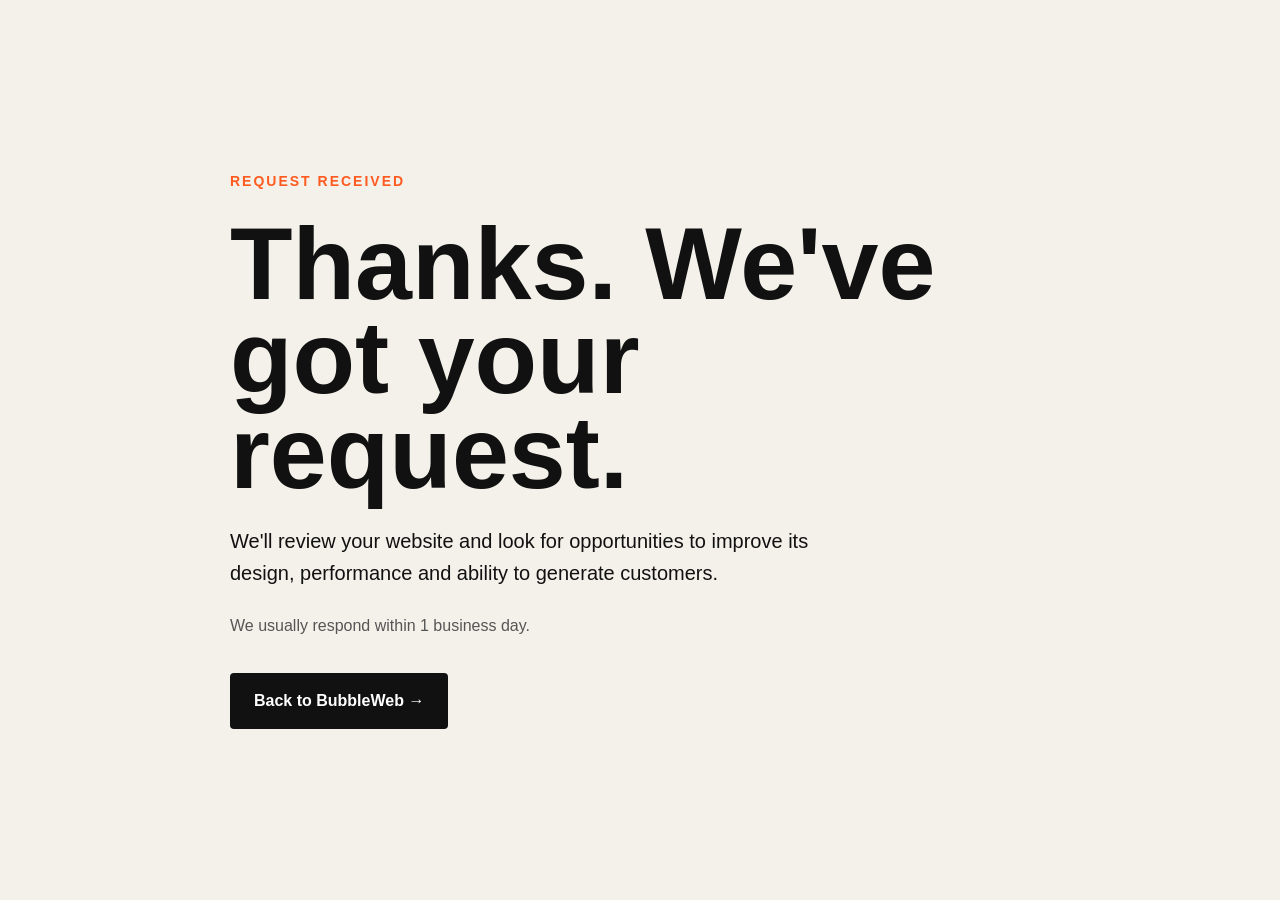
==== success.html @ d4787efa "Rename success.html  to success.html" ====
<!DOCTYPE html>
<html lang="en">

<head>
    <meta charset="UTF-8">

    <meta name="viewport" content="width=device-width, initial-scale=1.0">

    <title>Audit Request Received | BubbleWeb</title>

    <link rel="stylesheet" href="style.css">
</head>

<body>

    <main class="success-page">

        <p class="eyebrow">
            REQUEST RECEIVED
        </p>

        <h1>
            Thanks. We've got your request.
        </h1>

        <p class="success-description">
            We'll review your website and look for opportunities
            to improve its design, performance and ability to
            generate customers.
        </p>

        <p class="success-note">
            We usually respond within 1 business day.
        </p>

        <a href="index.html" class="success-button">
            Back to BubbleWeb →
        </a>

    </main>

</body>

</html>
---- style.css ----
/* =================================
   DESIGN VARIABLES
================================= */

:root {

    --accent: #ff5a1f;

    --dark: #111111;

    --light: #f4f1ea;

    --white: #ffffff;

    --border: #111111;

    --max-width: 1200px;

}



/* =================================
   RESET
================================= */

/*
   Browsers give elements some default
   spacing. We remove that so we can
   control the design ourselves.
*/

* {
    box-sizing: border-box;

    margin: 0;

    padding: 0;
}


html {
    scroll-behavior: smooth;
}


body {

    background: var(--light);

    color: var(--dark);

    font-family: Arial, Helvetica, sans-serif;

    line-height: 1.5;
}



/* =================================
   GLOBAL CONTAINER
================================= */

/*
   Every major section uses this.

   This is what keeps the left and
   right edges consistent throughout
   the website.
*/

.container {

    width: min(
        calc(100% - 80px),
        var(--max-width)
    );

    margin: 0 auto;

}



/* =================================
   NAVBAR
================================= */

.navbar {

    display: flex;

    align-items: center;

    justify-content: space-between;

    min-height: 90px;

    padding: 0 40px;

    border-bottom: 1px solid var(--border);

}


.logo {

    color: var(--dark);

    text-decoration: none;

    font-size: 26px;

    font-weight: 800;

    letter-spacing: -0.04em;

}


.nav-links {

    display: flex;

    align-items: center;

    gap: 36px;

}


.nav-links a {

    color: var(--dark);

    text-decoration: none;

    font-size: 16px;

}


.nav-links a:hover {

    text-decoration: underline;

}


.nav-button {

    display: inline-block;

    padding: 14px 22px;

    background: var(--dark);

    color: var(--white);

    text-decoration: none;

    border-radius: 4px;

    font-weight: 700;

}



/* =================================
   EYEBROW
================================= */

.eyebrow {

    color: var(--accent);

    font-size: 14px;

    font-weight: 700;

    letter-spacing: 2px;

}



/* =================================
   HERO
================================= */

.hero {

    padding: 120px 0 80px;

}


.hero h1 {

    max-width: 1100px;

    margin-top: 32px;

    font-size: clamp(
        58px,
        8vw,
        120px
    );

    line-height: 0.9;

    letter-spacing: -0.065em;

    font-weight: 800;

}


.hero-description {

    max-width: 650px;

    margin-top: 42px;

    font-size: 21px;

    line-height: 1.55;

}


.primary-button {

    display: inline-block;

    margin-top: 34px;

    padding: 17px 26px;

    background: var(--dark);

    color: var(--white);

    text-decoration: none;

    border-radius: 4px;

    font-size: 16px;

    font-weight: 700;

    transition: transform 0.2s ease,
                background 0.2s ease;

}


.primary-button:hover {

    background: var(--accent);

    transform: translateY(-2px);

}


.hero-line {

    width: 100%;

    height: 1px;

    margin-top: 100px;

    background: var(--border);

}



/* =================================
   POSITIONING
================================= */

.positioning {

    padding: 140px 0;

}


.positioning h2 {

    max-width: 850px;

    margin-top: 30px;

    font-size: clamp(
        48px,
        6vw,
        86px
    );

    line-height: 0.95;

    letter-spacing: -0.055em;

}


.section-description {

    max-width: 620px;

    margin-top: 30px;

    font-size: 19px;

    line-height: 1.6;

}



/* =================================
   THREE COLUMN
================================= */

.three-column {

    display: grid;

    grid-template-columns:
        repeat(3, 1fr);

    gap: 1px;

    margin-top: 80px;

    border: 1px solid var(--border);

    background: var(--border);

}


.simple-block {

    min-height: 280px;

    padding: 32px;

    background: var(--light);

}


.simple-block span {

    color: var(--accent);

    font-weight: 700;

}


.simple-block h3 {

    margin-top: 70px;

    font-size: 26px;

}


.simple-block p {

    max-width: 280px;

    margin-top: 18px;

    line-height: 1.6;

}



/* =================================
   PROBLEM SECTION
================================= */

.problem-section {

    padding: 140px 0;

    border-top: 1px solid var(--border);

}


.problem-intro {

    display: grid;

    grid-template-columns:
        1fr 2fr;

    gap: 80px;

    align-items: start;

}


.problem-intro h2 {

    max-width: 850px;

    font-size: clamp(
        48px,
        6vw,
        86px
    );

    line-height: 0.95;

    letter-spacing: -0.055em;

}


.problem-grid {

    display: grid;

    grid-template-columns:
        repeat(3, 1fr);

    gap: 16px;

    margin-top: 90px;

}


.problem-card {

    display: flex;

    flex-direction: column;

    min-height: 330px;

    padding: 32px;

    border: 1px solid var(--border);

}


.card-number {

    color: var(--accent);

    font-weight: 700;

}


.problem-card h3 {

    margin-top: auto;

    font-size: 30px;

    letter-spacing: -0.03em;

}


.problem-card p {

    max-width: 300px;

    margin-top: 18px;

    line-height: 1.6;

}



/* =================================
   SOLUTION
================================= */

.solution-section {

    padding: 140px 0;

    background: var(--dark);

    color: var(--white);

}


.solution-section h2 {

    max-width: 900px;

    margin-top: 30px;

    font-size: clamp(
        48px,
        6vw,
        86px
    );

    line-height: 0.95;

    letter-spacing: -0.055em;

}


.solution-grid {

    display: grid;

    grid-template-columns:
        repeat(2, 1fr);

    margin-top: 90px;

    border-top: 1px solid #555;

}


.solution-item {

    min-height: 300px;

    padding: 32px;

    border-bottom: 1px solid #555;

}


.solution-item:nth-child(odd) {

    border-right: 1px solid #555;

}


.solution-item span {

    color: var(--accent);

    font-weight: 700;

}


.solution-item h3 {

    margin-top: 70px;

    font-size: 30px;

}


.solution-item p {

    max-width: 400px;

    margin-top: 18px;

    color: #cccccc;

    line-height: 1.6;

}



/* =================================
   WORK
================================= */

.work-section {

    padding: 140px 0;

}


.section-heading {

    display: grid;

    grid-template-columns:
        2fr 1fr;

    gap: 80px;

    align-items: end;

    margin-top: 30px;

}


.section-heading h2 {

    max-width: 850px;

    font-size: clamp(
        48px,
        6vw,
        86px
    );

    line-height: 0.95;

    letter-spacing: -0.055em;

}


.work-grid {

    display: grid;

    grid-template-columns:
        repeat(2, 1fr);

    gap: 24px;

    margin-top: 90px;

}


.work-card {

    text-decoration: none;

    color: var(--dark);

}


.work-card:nth-child(3) {

    grid-column: 1 / -1;

}


.work-visual {

    display: flex;

    align-items: center;

    justify-content: center;

    min-height: 420px;

    border: 1px solid var(--border);

    background: #dedad1;

}


.work-card:nth-child(2)
.work-visual {

    background: #d5d0c6;

}


.work-card:nth-child(3)
.work-visual {

    min-height: 500px;

    background: #cbc6bc;

}


.work-visual span {

    font-size: 14px;

    font-weight: 700;

    letter-spacing: 2px;

}


.work-info {

    padding-top: 20px;

}


.work-info h3 {

    font-size: 25px;

}


.work-info p {

    margin-top: 5px;

    font-size: 15px;

}



/* =================================
   SERVICES
================================= */

.services-section {

    padding: 140px 0;

    border-top: 1px solid var(--border);

}


.services-section h2 {

    max-width: 900px;

    margin-top: 30px;

    font-size: clamp(
        48px,
        6vw,
        86px
    );

    line-height: 0.95;

    letter-spacing: -0.055em;

}


.service-list {

    margin-top: 90px;

    border-top: 1px solid var(--border);

}


.service-row {

    display: grid;

    grid-template-columns:
        80px 1.2fr 1fr;

    gap: 30px;

    align-items: center;

    min-height: 130px;

    border-bottom: 1px solid var(--border);

}


.service-row span {

    color: var(--accent);

    font-weight: 700;

}


.service-row h3 {

    font-size: 28px;

}


.service-row p {

    max-width: 400px;

}



/* =================================
   PROCESS
================================= */

.process-section {

    padding: 140px 0;

    background: #e9e5dc;

}


.process-section h2 {

    max-width: 850px;

    margin-top: 30px;

    font-size: clamp(
        48px,
        6vw,
        86px
    );

    line-height: 0.95;

    letter-spacing: -0.055em;

}


.process-grid {

    display: grid;

    grid-template-columns:
        repeat(4, 1fr);

    gap: 16px;

    margin-top: 90px;

}


.process-item {

    min-height: 300px;

    padding: 30px;

    border: 1px solid var(--border);

}


.process-item span {

    color: var(--accent);

    font-weight: 700;

}


.process-item h3 {

    margin-top: 80px;

    font-size: 27px;

}


.process-item p {

    margin-top: 18px;

    line-height: 1.6;

}



/* =================================
   WHY BUBBLEWEB
================================= */

.why-section {

    padding: 140px 0;

}


.why-layout {

    display: grid;

    grid-template-columns:
        1fr 1fr;

    gap: 120px;

}


.why-layout h2 {

    max-width: 650px;

    margin-top: 30px;

    font-size: clamp(
        48px,
        5vw,
        76px
    );

    line-height: 0.95;

    letter-spacing: -0.055em;

}


.why-list {

    border-top: 1px solid var(--border);

}


.why-item {

    padding: 30px 0;

    border-bottom: 1px solid var(--border);

}


.why-item h3 {

    font-size: 25px;

}


.why-item p {

    max-width: 450px;

    margin-top: 12px;

    line-height: 1.6;

}



/* =================================
   FINAL CTA
================================= */

.cta-section {

    padding: 160px 0;

    background: var(--accent);

    color: var(--dark);

}


.cta-section h2 {

    max-width: 1000px;

    margin-top: 30px;

    font-size: clamp(
        50px,
        7vw,
        100px
    );

    line-height: 0.9;

    letter-spacing: -0.06em;

}


.cta-section p:not(.eyebrow) {

    max-width: 550px;

    margin-top: 30px;

    font-size: 19px;

    line-height: 1.6;

}


.cta-section .primary-button {

    background: var(--dark);

    color: var(--white);

}


.cta-section .primary-button:hover {

    background: var(--white);

    color: var(--dark);

}



/* =================================
   FOOTER
================================= */

.footer {

    padding: 50px 0;

    background: var(--dark);

    color: var(--white);

}


.footer .logo {

    color: var(--white);

}


.footer-content {

    display: flex;

    align-items: end;

    justify-content: space-between;

}


.footer p {

    margin-top: 10px;

    color: #bbbbbb;

}



/* =================================
   TABLET
================================= */

@media (max-width: 900px) {


    .navbar {

        padding: 0 24px;

    }


    .nav-links {

        gap: 18px;

    }


    .container {

        width: min(
            calc(100% - 48px),
            var(--max-width)
        );

    }


    .problem-intro {

        grid-template-columns: 1fr;

        gap: 40px;

    }


    .problem-grid {

        grid-template-columns:
            repeat(2, 1fr);

    }


    .three-column {

        grid-template-columns: 1fr;

    }


    .solution-grid {

        grid-template-columns: 1fr;

    }


    .solution-item:nth-child(odd) {

        border-right: none;

    }


    .work-grid {

        grid-template-columns: 1fr;

    }


    .work-card:nth-child(3) {

        grid-column: auto;

    }


    .section-heading {

        grid-template-columns: 1fr;

        gap: 30px;

    }


    .process-grid {

        grid-template-columns:
            repeat(2, 1fr);

    }


    .why-layout {

        grid-template-columns: 1fr;

        gap: 70px;

    }


    .service-row {

        grid-template-columns:
            60px 1fr;

        padding: 25px 0;

    }


    .service-row p {

        grid-column: 2;

    }

}



/* =================================
   MOBILE
================================= */

@media (max-width: 600px) {


    .navbar {

        min-height: 75px;

        padding: 0 20px;

    }


    .nav-links {

        display: none;

    }


    .nav-button {

        padding: 11px 15px;

        font-size: 14px;

    }


    .logo {

        font-size: 22px;

    }


    .container {

        width: calc(100% - 40px);

    }


    .hero {

        padding: 90px 0 60px;

    }


    .hero h1 {

        font-size: clamp(
            50px,
            14vw,
            75px
        );

    }


    .hero-description {

        font-size: 18px;

        margin-top: 30px;

    }


    .positioning,
    .problem-section,
    .solution-section,
    .work-section,
    .services-section,
    .process-section,
    .why-section {

        padding: 90px 0;

    }


    .problem-grid {

        grid-template-columns: 1fr;

        margin-top: 60px;

    }


    .problem-card {

        min-height: 280px;

    }


    .solution-grid {

        margin-top: 60px;

    }


    .work-grid {

        margin-top: 60px;

    }


    .work-visual,
    .work-card:nth-child(3)
    .work-visual {

        min-height: 300px;

    }


    .process-grid {

        grid-template-columns: 1fr;

        margin-top: 60px;

    }


    .process-item {

        min-height: 240px;

    }


    .service-list {

        margin-top: 60px;

    }


    .service-row {

        grid-template-columns:
            45px 1fr;

    }


    .service-row h3 {

        font-size: 23px;

    }


    .why-layout {

        gap: 50px;

    }


    .cta-section {

        padding: 100px 0;

    }


    .footer-content {

        flex-direction: column;

        align-items: flex-start;

        gap: 40px;

    }

}


/* =========================
   AUDIT SECTION
   ========================= */

.audit-section {
    max-width: 1200px;
    margin: 0 auto;

    padding: 140px 40px;

    display: grid;
    grid-template-columns: 1fr 1fr;

    gap: 100px;

    border-top: 1px solid var(--dark);
}


/* LEFT SIDE */

.audit-intro {
    max-width: 550px;
}

.audit-intro h2 {
    font-size: clamp(48px, 6vw, 80px);

    line-height: 0.95;

    letter-spacing: -0.05em;

    margin: 30px 0;
}

.audit-intro p {
    font-size: 18px;

    line-height: 1.6;
}


/* RIGHT SIDE */

.audit-form {
    display: flex;

    flex-direction: column;

    gap: 24px;
}


/* EACH FIELD */

.form-group {
    display: flex;

    flex-direction: column;

    gap: 8px;
}


/* FIELD LABEL */

.form-group label {
    font-size: 14px;

    font-weight: 600;
}


/* TEXT FIELDS */

.form-group input,
.form-group select,
.form-group textarea {
    width: 100%;

    box-sizing: border-box;

    padding: 15px 16px;

    border: 1px solid #111111;

    border-radius: 4px;

    background: transparent;

    color: #111111;

    font-family: Arial, sans-serif;

    font-size: 16px;
}


/* MESSAGE BOX */

.form-group textarea {
    resize: vertical;
}


/* SUBMIT BUTTON */

.audit-submit {
    width: fit-content;

    margin-top: 10px;

    padding: 16px 24px;

    background: var(--dark);

    color: white;

    border: none;

    border-radius: 4px;

    font-size: 16px;

    font-weight: 600;

    cursor: pointer;
}


/* BUTTON HOVER */

.audit-submit:hover {
    background: var(--accent);
}


/* SMALL NOTE */

.form-note {
    margin-top: -10px;

    font-size: 14px;

    color: #555555;
}


/* MOBILE */

@media (max-width: 800px) {

    .audit-section {
        grid-template-columns: 1fr;

        gap: 60px;

        padding: 100px 24px;
    }

}

.form-success {
    margin-top: 20px;
    font-size: 16px;
    font-weight: 600;
    line-height: 1.5;
}

/* =========================
   SUCCESS PAGE
   ========================= */

.success-page {
    min-height: 100vh;

    display: flex;
    flex-direction: column;
    justify-content: center;

    max-width: 900px;

    margin: 0 auto;

    padding: 80px 40px;
}

.success-page h1 {
    max-width: 800px;

    margin: 25px 0;

    font-size: clamp(52px, 8vw, 110px);

    line-height: 0.92;
}

.success-description {
    max-width: 600px;

    font-size: 20px;

    line-height: 1.6;
}

.success-note {
    margin-top: 25px;

    font-size: 16px;

    color: #555555;
}

.success-button {
    display: inline-block;

    width: fit-content;

    margin-top: 35px;

    padding: 16px 24px;

    background: #111111;

    color: white;

    text-decoration: none;

    font-weight: 600;

    border-radius: 4px;
}

.success-button:hover {
    background: var(--accent);
}
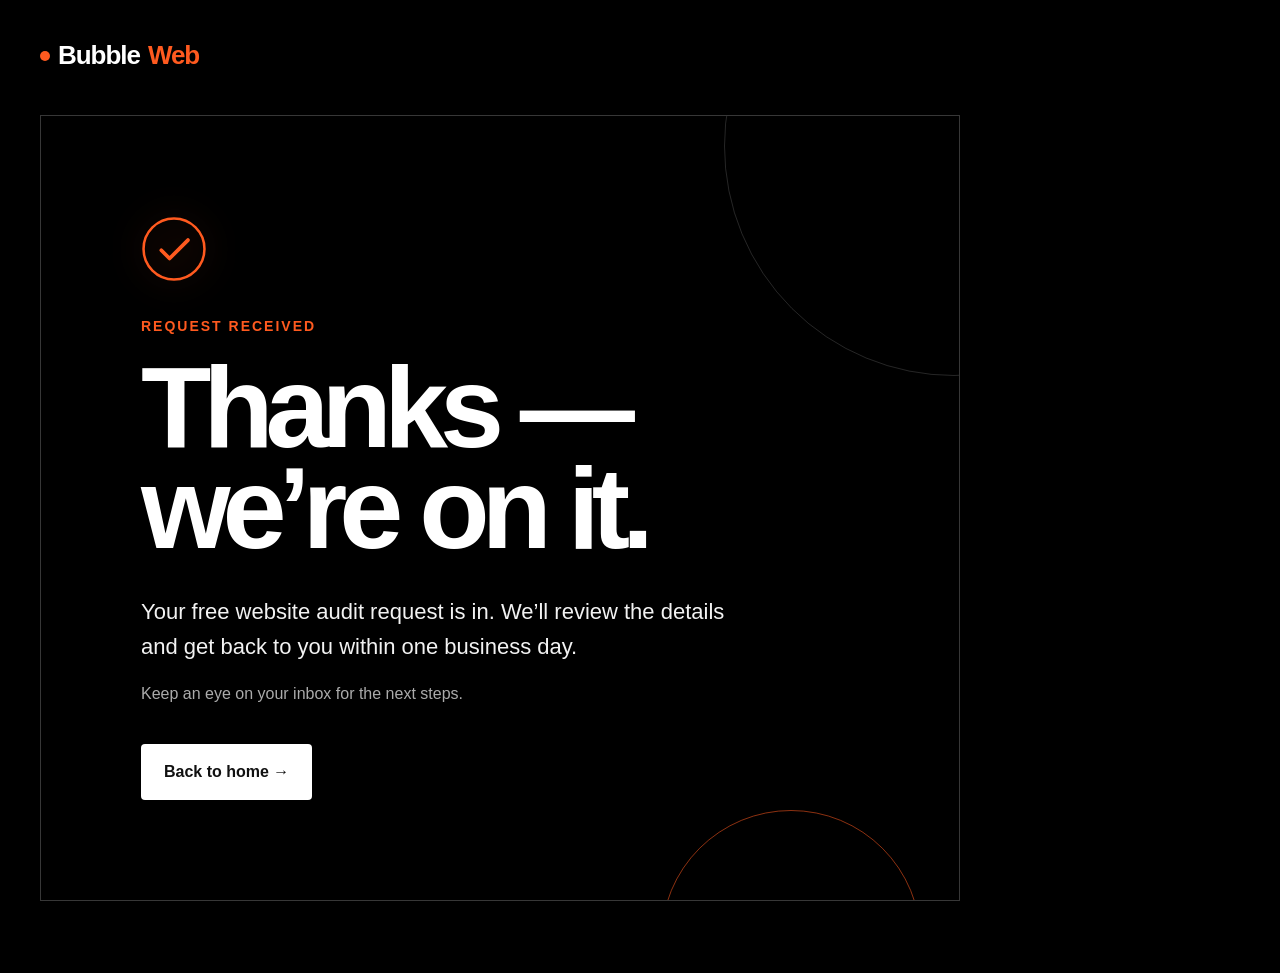
==== commit 55c7123c: "added images and updated forms" ====
--- a/success.html
+++ b/success.html
@@ -1,44 +1,37 @@
-<!DOCTYPE html>
+<!doctype html>
 <html lang="en">
+  <head>
+    <meta charset="UTF-8" />
+    <meta name="viewport" content="width=device-width, initial-scale=1.0" />
+    <meta name="robots" content="noindex" />
+    <title>Thank You — BubbleWeb</title>
+    <link rel="stylesheet" href="style.css" />
+  </head>
+  <body class="success-body">
+    <main class="success-page">
+      <a href="index.html" class="logo success-logo" aria-label="BubbleWeb home">
+        <span>Bubble</span><span class="logo-accent">Web</span>
+      </a>
 
-<head>
-    <meta charset="UTF-8">
+      <section class="success-card" aria-labelledby="success-title">
+        <div class="success-orbit orbit-one" aria-hidden="true"></div>
+        <div class="success-orbit orbit-two" aria-hidden="true"></div>
 
-    <meta name="viewport" content="width=device-width, initial-scale=1.0">
+        <div class="success-check" aria-hidden="true">
+          <svg viewBox="0 0 52 52" fill="none">
+            <circle cx="26" cy="26" r="24" stroke="currentColor" stroke-width="2" />
+            <path d="m16 27 6.5 6.5L37 19" stroke="currentColor" stroke-width="3" stroke-linecap="round" stroke-linejoin="round" />
+          </svg>
+        </div>
 
-    <title>Audit Request Received | BubbleWeb</title>
-
-    <link rel="stylesheet" href="style.css">
-</head>
-
-<body>
-
-    <main class="success-page">
-
-        <p class="eyebrow">
-            REQUEST RECEIVED
+        <p class="eyebrow success-eyebrow">REQUEST RECEIVED</p>
+        <h1 id="success-title">Thanks — we’re on it.</h1>
+        <p class="success-description">
+          Your free website audit request is in. We’ll review the details and get back to you within one business day.
         </p>
-
-        <h1>
-            Thanks. We've got your request.
-        </h1>
-
-        <p class="success-description">
-            We'll review your website and look for opportunities
-            to improve its design, performance and ability to
-            generate customers.
-        </p>
-
-        <p class="success-note">
-            We usually respond within 1 business day.
-        </p>
-
-        <a href="index.html" class="success-button">
-            Back to BubbleWeb →
-        </a>
-
+        <p class="success-note">Keep an eye on your inbox for the next steps.</p>
+        <a class="success-button" href="index.html">Back to home <span aria-hidden="true">→</span></a>
+      </section>
     </main>
-
-</body>
-
+  </body>
 </html>
--- a/style.css
+++ b/style.css
@@ -24,12 +24,6 @@
    RESET
 ================================= */
 
-/*
-   Browsers give elements some default
-   spacing. We remove that so we can
-   control the design ourselves.
-*/
-
 * {
     box-sizing: border-box;
 
@@ -60,14 +54,6 @@
 /* =================================
    GLOBAL CONTAINER
 ================================= */
-
-/*
-   Every major section uses this.
-
-   This is what keeps the left and
-   right edges consistent throughout
-   the website.
-*/
 
 .container {
 
@@ -83,6 +69,93 @@
 
 
 /* =================================
+   SCROLL REVEAL UTILITY
+================================= */
+
+/* =========================
+   PROCESS IMAGES
+========================= */
+
+.process-image {
+  width: 100%;
+  height: 200px;
+  overflow: hidden;
+  border-radius: 12px;
+  margin-bottom: 24px;
+}
+
+.process-image img {
+  width: 100%;
+  height: 100%;
+  object-fit: cover;
+  display: block;
+  transition: transform 0.5s ease;
+}
+
+/* Image hover effect */
+.process-item:hover .process-image img {
+  transform: scale(1.05);
+}
+
+.reveal-up {
+
+    opacity: 0;
+
+    transform: translateY(32px);
+
+    transition: opacity 0.7s cubic-bezier(0.16, 1, 0.3, 1),
+                transform 0.7s cubic-bezier(0.16, 1, 0.3, 1);
+
+}
+
+
+.reveal-up.in-view {
+
+    opacity: 1;
+
+    transform: translateY(0);
+
+}
+
+
+/* stagger delays for grid children */
+
+.problem-grid .problem-card:nth-child(1),
+.services-cards .service-card:nth-child(1),
+.solution-cards .solution-card:nth-child(1),
+.process-grid .process-item:nth-child(1),
+.three-column .simple-block:nth-child(1),
+.work-grid .work-card:nth-child(1) {
+    transition-delay: 0s;
+}
+
+.problem-grid .problem-card:nth-child(2),
+.services-cards .service-card:nth-child(2),
+.solution-cards .solution-card:nth-child(2),
+.process-grid .process-item:nth-child(2),
+.three-column .simple-block:nth-child(2),
+.work-grid .work-card:nth-child(2) {
+    transition-delay: 0.12s;
+}
+
+.problem-grid .problem-card:nth-child(3),
+.services-cards .service-card:nth-child(3),
+.solution-cards .solution-card:nth-child(3),
+.process-grid .process-item:nth-child(3),
+.three-column .simple-block:nth-child(3),
+.work-grid .work-card:nth-child(3) {
+    transition-delay: 0.24s;
+}
+
+.services-cards .service-card:nth-child(4),
+.solution-cards .solution-card:nth-child(4),
+.process-grid .process-item:nth-child(4) {
+    transition-delay: 0.36s;
+}
+
+
+
+/* =================================
    NAVBAR
 ================================= */
 
@@ -98,13 +171,37 @@
 
     padding: 0 40px;
 
-    border-bottom: 1px solid var(--border);
+    background: var(--light);
+
+    box-shadow: 0 1px 0 rgba(17, 17, 17, 0.1);
+
+    opacity: 0;
+
+    transform: translateY(-18px);
+
+    animation: navFadeDown 0.7s cubic-bezier(0.16, 1, 0.3, 1) forwards;
+
+}
+
+
+@keyframes navFadeDown {
+
+    to {
+        opacity: 1;
+        transform: translateY(0);
+    }
 
 }
 
 
 .logo {
 
+    display: inline-flex;
+
+    align-items: center;
+
+    gap: 8px;
+
     color: var(--dark);
 
     text-decoration: none;
@@ -118,38 +215,76 @@
 }
 
 
+.logo::before {
+
+    content: "";
+
+    width: 10px;
+
+    height: 10px;
+
+    border-radius: 50%;
+
+    background: var(--accent);
+
+    flex-shrink: 0;
+
+}
+
+
+.logo-accent {
+
+    color: var(--accent);
+
+}
+
+
 .nav-links {
 
     display: flex;
 
     align-items: center;
 
-    gap: 36px;
+    gap: 8px;
 
 }
 
 
 .nav-links a {
 
+    position: relative;
+
     color: var(--dark);
 
     text-decoration: none;
 
     font-size: 16px;
 
+    padding: 10px 16px;
+
+    border-radius: 999px;
+
+    transition: background 0.25s ease, color 0.25s ease;
+
 }
 
 
 .nav-links a:hover {
 
-    text-decoration: underline;
+    background: rgba(255, 90, 31, 0.1);
+
+    color: var(--accent);
 
 }
 
 
 .nav-button {
 
-    display: inline-block;
+    display: inline-flex;
+
+    align-items: center;
+
+    gap: 6px;
 
     padding: 14px 22px;
 
@@ -159,9 +294,40 @@
 
     text-decoration: none;
 
-    border-radius: 4px;
+    border-radius: 999px;
 
     font-weight: 700;
+
+    box-shadow: 0 8px 18px rgba(17, 17, 17, 0.18);
+
+    transition: background 0.25s ease, transform 0.25s ease, box-shadow 0.25s ease;
+
+}
+
+
+.nav-button::after {
+
+    content: "→";
+
+    transition: transform 0.25s ease;
+
+}
+
+
+.nav-button:hover {
+
+    background: var(--accent);
+
+    transform: translateY(-2px);
+
+    box-shadow: 0 12px 22px rgba(255, 90, 31, 0.32);
+
+}
+
+
+.nav-button:hover::after {
+
+    transform: translateX(3px);
 
 }
 
@@ -193,6 +359,18 @@
 
     padding: 120px 0 80px;
 
+    position: relative;
+    overflow: hidden;
+    transition: background-color 0.7s ease, color 0.7s ease;
+
+}
+
+.hero:hover {
+    background: var(--accent);
+}
+
+.hero:hover .hero-line {
+    background: var(--dark);
 }
 
 
@@ -217,6 +395,55 @@
 }
 
 
+.hero h1 .line {
+
+    display: block;
+
+}
+
+.hero h1 .word {
+    display: inline-block;
+    opacity: 0;
+    transform: translateY(0.8em) rotate(3deg);
+    animation: heroWordIn 1.1s cubic-bezier(0.16, 1, 0.3, 1) forwards;
+    animation-delay: calc(0.45s + (var(--word-index) * 0.13s));
+}
+
+.hero h1 .word + .word {
+    margin-left: 0.24em;
+}
+
+/* The inner label handles hover separately, so it never conflicts with the word entrance animation. */
+.hero h1 .word-label {
+    display: inline-block;
+    cursor: default;
+    transform-origin: center bottom;
+    transition: transform 0.28s cubic-bezier(0.16, 1, 0.3, 1),
+                color 0.28s ease,
+                text-shadow 0.28s ease;
+}
+
+.hero h1 .word:hover .word-label {
+    color: var(--accent);
+    text-shadow: 0 0.12em 0.32em rgba(255, 90, 31, 0.42);
+    transform: translateY(-0.1em) rotate(-1.5deg) scale(1.07);
+}
+
+.hero:hover h1 .word:hover .word-label {
+    color: #ffffff;
+    text-shadow: 0 0.12em 0.32em rgba(17, 17, 17, 0.3);
+}
+
+
+@keyframes heroWordIn {
+    to {
+        opacity: 1;
+        transform: translateY(0) rotate(0);
+    }
+}
+
+
+
 .hero-description {
 
     max-width: 650px;
@@ -265,6 +492,48 @@
 }
 
 
+.outline-button {
+
+    display: inline-flex;
+
+    align-items: center;
+
+    gap: 8px;
+
+    margin-top: 34px;
+
+    padding: 16px 26px;
+
+    background: transparent;
+
+    color: var(--dark);
+
+    border: 1px solid var(--border);
+
+    text-decoration: none;
+
+    border-radius: 999px;
+
+    font-size: 16px;
+
+    font-weight: 700;
+
+    transition: background 0.25s ease, color 0.25s ease, transform 0.25s ease;
+
+}
+
+
+.outline-button:hover {
+
+    background: var(--dark);
+
+    color: var(--white);
+
+    transform: translateY(-2px);
+
+}
+
+
 .hero-line {
 
     width: 100%;
@@ -275,6 +544,89 @@
 
     background: var(--border);
 
+    transform: scaleX(0);
+
+    transform-origin: left;
+
+    animation: drawLine 1s cubic-bezier(0.16, 1, 0.3, 1) forwards;
+
+    animation-delay: 0.9s;
+
+}
+
+
+@keyframes drawLine {
+
+    to {
+        transform: scaleX(1);
+    }
+
+}
+
+/* =========================
+   POSITIONING BLOCK IMAGES
+========================= */
+
+.block-image {
+  width: 100%;
+  height: 220px;
+  overflow: hidden;
+  margin-bottom: 25px;
+  border-radius: 12px;
+}
+
+.block-image img {
+  width: 100%;
+  height: 100%;
+  object-fit: cover;
+  display: block;
+  transition: transform 0.5s ease;
+}
+
+/* Image hover effect */
+.simple-block:hover .block-image img {
+  transform: scale(1.05);
+}
+
+
+/* HERO ENTRANCE ANIMATION — elements pop in one by one */
+
+@keyframes fadeSlideUp {
+
+    from {
+        opacity: 0;
+        transform: translateY(28px);
+    }
+
+    to {
+        opacity: 1;
+        transform: translateY(0);
+    }
+
+}
+
+
+.hero .eyebrow,
+.hero .hero-description,
+.hero .primary-button {
+
+    opacity: 0;
+
+    animation: fadeSlideUp 0.8s cubic-bezier(0.16, 1, 0.3, 1) forwards;
+
+}
+
+
+.hero .eyebrow {
+    animation-delay: 0.2s;
+}
+
+.hero .hero-description {
+    animation-delay: 1.4s;
+}
+
+.hero .primary-button {
+    animation-delay: 1.56s;
 }
 
 
@@ -282,6 +634,35 @@
 /* =================================
    POSITIONING
 ================================= */
+
+.work-visual {
+  position: relative;
+  overflow: hidden;
+  aspect-ratio: 4 / 3;
+}
+
+.work-visual img {
+  position: absolute;
+  inset: 0;
+  width: 100%;
+  height: 100%;
+  object-fit: cover;
+  opacity: 0;
+  transition: opacity 0.7s ease;
+}
+.work-visual2 img {
+  position: absolute;
+  inset: 0;
+  width: 80%;
+  height: 50%;
+  object-fit: cover;
+  opacity: 0;
+  transition: opacity 0.7s ease;
+}
+.work-visual img.is-active {
+  opacity: 1;
+  z-index: 2;
+}
 
 .positioning {
 
@@ -353,6 +734,15 @@
 
     background: var(--light);
 
+    transition: background 0.25s ease, opacity 0.7s cubic-bezier(0.16, 1, 0.3, 1), transform 0.7s cubic-bezier(0.16, 1, 0.3, 1);
+
+}
+
+
+.simple-block:hover {
+
+    background: var(--white);
+
 }
 
 
@@ -381,6 +771,526 @@
     margin-top: 18px;
 
     line-height: 1.6;
+
+}
+
+
+
+/* =================================
+   ABOUT US
+================================= */
+
+.about-section {
+
+    padding: 140px 0;
+
+    border-top: 1px solid var(--border);
+
+}
+
+
+.about-layout {
+
+    display: grid;
+
+    grid-template-columns: 1fr 1fr;
+
+    gap: 90px;
+
+    align-items: center;
+
+}
+
+
+.about-intro h2 {
+
+    max-width: 560px;
+
+    margin-top: 26px;
+
+    font-size: clamp(
+        38px,
+        4.6vw,
+        56px
+    );
+
+    line-height: 1.08;
+
+    letter-spacing: -0.03em;
+
+}
+
+
+.about-intro h2 span {
+
+    color: var(--accent);
+
+}
+
+
+.about-intro p {
+
+    max-width: 480px;
+
+    margin-top: 22px;
+
+    line-height: 1.65;
+
+    color: #444444;
+
+}
+
+
+.about-visual {
+
+    position: relative;
+
+    min-height: 480px;
+
+}
+
+
+.about-visual-accent {
+
+    position: absolute;
+
+    top: 0;
+
+    right: 20px;
+
+    width: 65%;
+
+    height: 55%;
+
+    background: rgba(255, 90, 31, 0.18);
+
+    border-radius: 6px;
+
+}
+
+
+.about-photo-main {
+
+    position: absolute;
+
+    left: 0;
+
+    top: 40px;
+
+    width: 68%;
+
+    height: 400px;
+
+    display: flex;
+
+    align-items: flex-end;
+
+    padding: 24px;
+
+    background: #dedad1;
+
+    border-radius: 6px;
+
+    color: var(--dark);
+
+    font-weight: 700;
+
+    letter-spacing: 2px;
+
+    font-size: 13px;
+
+    border-bottom: 3px solid var(--accent);
+
+    border-left: 3px solid var(--accent);
+
+}
+
+.about-photo-main::before {
+
+    content: "";
+
+    position: absolute;
+
+    left: -14px;
+
+    bottom: -14px;
+
+    width: 60%;
+
+    height: 40%;
+
+    border-left: 2px solid var(--accent);
+
+    border-bottom: 2px solid var(--accent);
+
+    border-radius: 0 0 0 6px;
+
+}
+
+
+.about-photo-small {
+
+    position: absolute;
+
+    display: flex;
+
+    align-items: center;
+
+    justify-content: center;
+
+    border-radius: 6px;
+
+    font-weight: 700;
+
+    letter-spacing: 2px;
+
+    font-size: 13px;
+
+    color: var(--white);
+
+    background: var(--dark);
+
+}
+
+
+.about-photo-code {
+
+    top: 0;
+
+    right: 0;
+
+    width: 42%;
+
+    height: 220px;
+
+}
+
+
+.about-photo-notes {
+
+    right: 0;
+
+    bottom: 0;
+
+    width: 34%;
+
+    height: 190px;
+
+    background: #cbc6bc;
+
+    color: var(--dark);
+
+}
+
+
+.about-note {
+
+    position: absolute;
+
+    right: -6px;
+
+    top: -18px;
+
+    max-width: 130px;
+
+    font-size: 14px;
+
+    font-weight: 700;
+
+    color: var(--accent);
+
+    transform: rotate(-6deg);
+
+    line-height: 1.4;
+
+}
+
+
+
+/* =================================
+   SERVICES (CARD GRID)
+================================= */
+
+.services-section {
+
+    padding: 140px 0;
+
+    border-top: 1px solid var(--border);
+
+}
+
+
+.services-heading {
+
+    display: grid;
+
+    grid-template-columns: 2fr 1fr;
+
+    gap: 40px;
+
+    align-items: end;
+
+}
+
+
+.services-heading h2 {
+
+    max-width: 850px;
+
+    margin-top: 30px;
+
+    font-size: clamp(
+        40px,
+        5vw,
+        66px
+    );
+
+    line-height: 1.05;
+
+    letter-spacing: -0.03em;
+
+}
+
+
+.services-heading h2 span {
+
+    color: var(--accent);
+
+}
+
+
+.services-all-link {
+
+    justify-self: end;
+
+    display: inline-flex;
+
+    align-items: center;
+
+    gap: 8px;
+
+    color: var(--dark);
+
+    text-decoration: none;
+
+    font-size: 13px;
+
+    font-weight: 700;
+
+    letter-spacing: 2px;
+
+    white-space: nowrap;
+
+    transition: color 0.25s ease, transform 0.25s ease;
+
+}
+
+
+.services-all-link:hover {
+
+    color: var(--accent);
+
+    transform: translateX(4px);
+
+}
+
+
+.services-cards {
+
+    display: grid;
+
+    grid-template-columns: repeat(4, 1fr);
+
+    gap: 24px;
+
+    margin-top: 90px;
+
+}
+
+
+.service-card {
+
+    padding: 32px;
+
+    border: 1px solid var(--border);
+
+    border-radius: 8px;
+
+    background: var(--white);
+
+    transition: transform 0.25s ease,
+                box-shadow 0.25s ease,
+                border-color 0.25s ease,
+                opacity 0.7s cubic-bezier(0.16, 1, 0.3, 1);
+
+}
+
+
+.service-card:hover {
+
+    transform: translateY(-8px);
+
+    border-color: var(--accent);
+
+    box-shadow: 0 20px 40px rgba(17, 17, 17, 0.1);
+
+}
+
+
+.service-card .card-number {
+
+    display: block;
+
+    color: var(--accent);
+
+    font-weight: 700;
+
+}
+
+
+.service-icon,
+.problem-icon,
+.solution-icon {
+
+    display: flex;
+
+    align-items: center;
+
+    justify-content: center;
+
+    width: 56px;
+
+    height: 56px;
+
+    margin-top: 26px;
+
+    border-radius: 50%;
+
+    background: var(--light);
+
+    color: var(--accent);
+
+    transition: background 0.25s ease,
+                color 0.25s ease,
+                transform 0.25s ease;
+
+}
+
+
+.service-card:hover .service-icon,
+.problem-card:hover .problem-icon,
+.solution-card:hover .solution-icon {
+
+    background: var(--accent);
+
+    color: var(--white);
+
+    transform: rotate(-8deg) scale(1.06);
+
+}
+
+
+.service-icon svg,
+.problem-icon svg,
+.solution-icon svg {
+
+    width: 26px;
+
+    height: 26px;
+
+}
+
+
+.service-card h3 {
+
+    margin-top: 26px;
+
+    font-size: 22px;
+
+}
+
+
+.service-card > p {
+
+    margin-top: 12px;
+
+    line-height: 1.55;
+
+    color: #444444;
+
+}
+
+
+.service-list-mini,
+.solution-list {
+
+    margin-top: 20px;
+
+    padding-top: 20px;
+
+    border-top: 1px solid #e6e2d8;
+
+    list-style: none;
+
+}
+
+
+.service-list-mini li {
+
+    position: relative;
+
+    padding-left: 16px;
+
+    margin-top: 10px;
+
+    font-size: 14px;
+
+    color: #333333;
+
+}
+
+
+.service-list-mini li::before {
+
+    content: "–";
+
+    position: absolute;
+
+    left: 0;
+
+    color: var(--accent);
+
+    font-weight: 700;
+
+}
+
+
+.solution-list li {
+
+    position: relative;
+
+    padding-left: 22px;
+
+    margin-top: 10px;
+
+    font-size: 14px;
+
+    color: #333333;
+
+}
+
+
+.solution-list li::before {
+
+    content: "✓";
+
+    position: absolute;
+
+    left: 0;
+
+    color: var(--accent);
+
+    font-weight: 700;
 
 }
 
@@ -456,6 +1366,18 @@
 
     border: 1px solid var(--border);
 
+    transition: background 0.25s ease, transform 0.25s ease,
+                opacity 0.7s cubic-bezier(0.16, 1, 0.3, 1);
+
+}
+
+
+.problem-card:hover {
+
+    background: var(--white);
+
+    transform: translateY(-6px);
+
 }
 
 
@@ -492,16 +1414,16 @@
 
 
 /* =================================
-   SOLUTION
+   SOLUTION (CARD GRID)
 ================================= */
 
 .solution-section {
 
     padding: 140px 0;
 
-    background: var(--dark);
-
-    color: var(--white);
+    background: var(--light);
+
+    border-top: 1px solid var(--border);
 
 }
 
@@ -511,6 +1433,134 @@
     max-width: 900px;
 
     margin-top: 30px;
+
+    font-size: clamp(
+        44px,
+        5.5vw,
+        76px
+    );
+
+    line-height: 1.02;
+
+    letter-spacing: -0.04em;
+
+}
+
+
+.solution-section h2 span {
+
+    color: var(--accent);
+
+}
+
+
+.solution-section .section-description {
+
+    margin-top: 22px;
+
+}
+
+
+.solution-cards {
+
+    display: grid;
+
+    grid-template-columns: repeat(4, 1fr);
+
+    gap: 24px;
+
+    margin-top: 90px;
+
+}
+
+
+.solution-card {
+
+    padding: 32px;
+
+    border: 1px solid var(--border);
+
+    border-radius: 8px;
+
+    background: var(--white);
+
+    transition: transform 0.25s ease,
+                box-shadow 0.25s ease,
+                border-color 0.25s ease,
+                opacity 0.7s cubic-bezier(0.16, 1, 0.3, 1);
+
+}
+
+
+.solution-card:hover {
+
+    transform: translateY(-8px);
+
+    border-color: var(--accent);
+
+    box-shadow: 0 20px 40px rgba(17, 17, 17, 0.1);
+
+}
+
+
+.solution-card .card-number {
+
+    display: block;
+
+}
+
+
+.solution-card h3 {
+
+    margin-top: 26px;
+
+    font-size: 22px;
+
+}
+
+
+.solution-card > p {
+
+    margin-top: 12px;
+
+    line-height: 1.55;
+
+    color: #444444;
+
+}
+
+
+
+/* =================================
+   WORK
+================================= */
+
+.work-section {
+
+    padding: 140px 0;
+
+}
+
+
+.section-heading {
+
+    display: grid;
+
+    grid-template-columns:
+        2fr 1fr;
+
+    gap: 80px;
+
+    align-items: end;
+
+    margin-top: 30px;
+
+}
+
+
+.section-heading h2 {
+
+    max-width: 850px;
 
     font-size: clamp(
         48px,
@@ -525,100 +1575,137 @@
 }
 
 
-.solution-grid {
+.work-grid {
 
     display: grid;
 
     grid-template-columns:
         repeat(2, 1fr);
 
+    gap: 24px;
+
     margin-top: 90px;
 
-    border-top: 1px solid #555;
-
-}
-
-
-.solution-item {
-
-    min-height: 300px;
-
-    padding: 32px;
-
-    border-bottom: 1px solid #555;
-
-}
-
-
-.solution-item:nth-child(odd) {
-
-    border-right: 1px solid #555;
-
-}
-
-
-.solution-item span {
-
-    color: var(--accent);
+}
+
+
+.work-card {
+
+    text-decoration: none;
+
+    color: var(--dark);
+
+    transition: opacity 0.7s cubic-bezier(0.16, 1, 0.3, 1), transform 0.7s cubic-bezier(0.16, 1, 0.3, 1);
+
+}
+
+
+.work-card:nth-child(3) {
+
+    grid-column: 1 / -1;
+
+}
+
+
+.work-visual {
+
+    display: flex;
+
+    align-items: center;
+
+    justify-content: center;
+
+    min-height: 420px;
+
+    border: 1px solid var(--border);
+
+    background: #dedad1;
+
+    overflow: hidden;
+
+    transition: transform 0.4s ease;
+
+}
+
+
+.work-card:hover .work-visual {
+
+    transform: scale(1.02);
+
+}
+
+
+.work-card:nth-child(2)
+.work-visual {
+
+    background: #d5d0c6;
+
+}
+
+
+.work-card:nth-child(3)
+.work-visual {
+
+    min-height: 500px;
+
+    background: #cbc6bc;
+
+}
+
+
+.work-visual span {
+
+    font-size: 14px;
 
     font-weight: 700;
 
-}
-
-
-.solution-item h3 {
-
-    margin-top: 70px;
-
-    font-size: 30px;
-
-}
-
-
-.solution-item p {
-
-    max-width: 400px;
-
-    margin-top: 18px;
-
-    color: #cccccc;
-
-    line-height: 1.6;
+    letter-spacing: 2px;
+
+}
+
+
+.work-info {
+
+    padding-top: 20px;
+
+}
+
+
+.work-info h3 {
+
+    font-size: 25px;
+
+}
+
+
+.work-info p {
+
+    margin-top: 5px;
+
+    font-size: 15px;
 
 }
 
 
 
 /* =================================
-   WORK
+   PROCESS
 ================================= */
 
-.work-section {
+.process-section {
 
     padding: 140px 0;
 
-}
-
-
-.section-heading {
-
-    display: grid;
-
-    grid-template-columns:
-        2fr 1fr;
-
-    gap: 80px;
-
-    align-items: end;
+    background: #e9e5dc;
+
+}
+
+
+.process-section h2 {
+
+    max-width: 850px;
 
     margin-top: 30px;
-
-}
-
-
-.section-heading h2 {
-
-    max-width: 850px;
 
     font-size: clamp(
         48px,
@@ -633,221 +1720,6 @@
 }
 
 
-.work-grid {
-
-    display: grid;
-
-    grid-template-columns:
-        repeat(2, 1fr);
-
-    gap: 24px;
-
-    margin-top: 90px;
-
-}
-
-
-.work-card {
-
-    text-decoration: none;
-
-    color: var(--dark);
-
-}
-
-
-.work-card:nth-child(3) {
-
-    grid-column: 1 / -1;
-
-}
-
-
-.work-visual {
-
-    display: flex;
-
-    align-items: center;
-
-    justify-content: center;
-
-    min-height: 420px;
-
-    border: 1px solid var(--border);
-
-    background: #dedad1;
-
-}
-
-
-.work-card:nth-child(2)
-.work-visual {
-
-    background: #d5d0c6;
-
-}
-
-
-.work-card:nth-child(3)
-.work-visual {
-
-    min-height: 500px;
-
-    background: #cbc6bc;
-
-}
-
-
-.work-visual span {
-
-    font-size: 14px;
-
-    font-weight: 700;
-
-    letter-spacing: 2px;
-
-}
-
-
-.work-info {
-
-    padding-top: 20px;
-
-}
-
-
-.work-info h3 {
-
-    font-size: 25px;
-
-}
-
-
-.work-info p {
-
-    margin-top: 5px;
-
-    font-size: 15px;
-
-}
-
-
-
-/* =================================
-   SERVICES
-================================= */
-
-.services-section {
-
-    padding: 140px 0;
-
-    border-top: 1px solid var(--border);
-
-}
-
-
-.services-section h2 {
-
-    max-width: 900px;
-
-    margin-top: 30px;
-
-    font-size: clamp(
-        48px,
-        6vw,
-        86px
-    );
-
-    line-height: 0.95;
-
-    letter-spacing: -0.055em;
-
-}
-
-
-.service-list {
-
-    margin-top: 90px;
-
-    border-top: 1px solid var(--border);
-
-}
-
-
-.service-row {
-
-    display: grid;
-
-    grid-template-columns:
-        80px 1.2fr 1fr;
-
-    gap: 30px;
-
-    align-items: center;
-
-    min-height: 130px;
-
-    border-bottom: 1px solid var(--border);
-
-}
-
-
-.service-row span {
-
-    color: var(--accent);
-
-    font-weight: 700;
-
-}
-
-
-.service-row h3 {
-
-    font-size: 28px;
-
-}
-
-
-.service-row p {
-
-    max-width: 400px;
-
-}
-
-
-
-/* =================================
-   PROCESS
-================================= */
-
-.process-section {
-
-    padding: 140px 0;
-
-    background: #e9e5dc;
-
-}
-
-
-.process-section h2 {
-
-    max-width: 850px;
-
-    margin-top: 30px;
-
-    font-size: clamp(
-        48px,
-        6vw,
-        86px
-    );
-
-    line-height: 0.95;
-
-    letter-spacing: -0.055em;
-
-}
-
-
 .process-grid {
 
     display: grid;
@@ -869,6 +1741,18 @@
     padding: 30px;
 
     border: 1px solid var(--border);
+
+    transition: background 0.25s ease, transform 0.25s ease,
+                opacity 0.7s cubic-bezier(0.16, 1, 0.3, 1);
+
+}
+
+
+.process-item:hover {
+
+    background: var(--white);
+
+    transform: translateY(-6px);
 
 }
 
@@ -956,6 +1840,15 @@
 
     border-bottom: 1px solid var(--border);
 
+    transition: padding-left 0.25s ease;
+
+}
+
+
+.why-item:hover {
+
+    padding-left: 12px;
+
 }
 
 
@@ -973,6 +1866,204 @@
     margin-top: 12px;
 
     line-height: 1.6;
+
+}
+
+
+
+/* =================================
+   FAQ
+================================= */
+
+.faq-section {
+
+    padding: 140px 0;
+
+    background: var(--dark);
+
+    color: var(--white);
+
+}
+
+
+.faq-layout {
+
+    display: grid;
+
+    grid-template-columns: 1fr 1.4fr;
+
+    gap: 100px;
+
+}
+
+
+.faq-intro {
+
+    position: relative;
+
+}
+
+
+.faq-intro h2 {
+
+    max-width: 480px;
+
+    margin-top: 30px;
+
+    font-size: clamp(
+        40px,
+        5vw,
+        64px
+    );
+
+    line-height: 1.05;
+
+    letter-spacing: -0.03em;
+
+}
+
+
+.faq-intro h2 span {
+
+    color: var(--accent);
+
+}
+
+
+.faq-intro p {
+
+    max-width: 380px;
+
+    margin-top: 24px;
+
+    color: #bbbbbb;
+
+    line-height: 1.6;
+
+}
+
+
+.faq-arc {
+
+    position: absolute;
+
+    left: -30px;
+
+    bottom: -60px;
+
+    width: 260px;
+
+    height: 260px;
+
+    border: 1px solid #444444;
+
+    border-radius: 50%;
+
+    opacity: 0.5;
+
+    pointer-events: none;
+
+}
+
+
+.faq-list {
+
+    border-top: 1px solid #444444;
+
+}
+
+
+.faq-item {
+
+    border-bottom: 1px solid #444444;
+
+    padding: 28px 0;
+
+}
+
+
+.faq-question {
+
+    display: grid;
+
+    grid-template-columns: 40px 1fr 24px;
+
+    align-items: center;
+
+    gap: 20px;
+
+    width: 100%;
+
+    background: none;
+
+    border: none;
+
+    color: var(--white);
+
+    text-align: left;
+
+    font-family: inherit;
+
+    font-size: 19px;
+
+    font-weight: 700;
+
+    cursor: pointer;
+
+}
+
+
+.faq-question .faq-number {
+
+    color: var(--accent);
+
+    font-weight: 700;
+
+    font-size: 15px;
+
+}
+
+
+.faq-toggle {
+
+    font-size: 24px;
+
+    font-weight: 400;
+
+    line-height: 1;
+
+    transition: transform 0.25s ease;
+
+}
+
+
+.faq-item.open .faq-toggle {
+
+    transform: rotate(180deg);
+
+}
+
+
+.faq-answer {
+
+    max-height: 0;
+
+    overflow: hidden;
+
+    margin-left: 60px;
+
+    color: #bbbbbb;
+
+    line-height: 1.6;
+
+    transition: max-height 0.35s ease, margin-top 0.35s ease;
+
+}
+
+
+.faq-item.open .faq-answer {
+
+    margin-top: 16px;
 
 }
 
@@ -1009,6 +2100,8 @@
 
     letter-spacing: -0.06em;
 
+    color: var(--white);
+
 }
 
 
@@ -1103,7 +2196,7 @@
 
     .nav-links {
 
-        gap: 18px;
+        gap: 4px;
 
     }
 
@@ -1118,6 +2211,24 @@
     }
 
 
+    .about-layout {
+
+        grid-template-columns: 1fr;
+
+        gap: 60px;
+
+    }
+
+
+    .about-visual {
+
+        min-height: 400px;
+
+        order: -1;
+
+    }
+
+
     .problem-intro {
 
         grid-template-columns: 1fr;
@@ -1142,39 +2253,47 @@
     }
 
 
-    .solution-grid {
+    .solution-cards {
+
+        grid-template-columns: repeat(2, 1fr);
+
+    }
+
+
+    .work-grid {
 
         grid-template-columns: 1fr;
 
     }
 
 
-    .solution-item:nth-child(odd) {
-
-        border-right: none;
-
-    }
-
-
-    .work-grid {
+    .work-card:nth-child(3) {
+
+        grid-column: auto;
+
+    }
+
+
+    .section-heading,
+    .services-heading {
 
         grid-template-columns: 1fr;
 
-    }
-
-
-    .work-card:nth-child(3) {
-
-        grid-column: auto;
-
-    }
-
-
-    .section-heading {
-
-        grid-template-columns: 1fr;
-
         gap: 30px;
+
+    }
+
+
+    .services-all-link {
+
+        justify-self: start;
+
+    }
+
+
+    .services-cards {
+
+        grid-template-columns: repeat(2, 1fr);
 
     }
 
@@ -1187,28 +2306,12 @@
     }
 
 
-    .why-layout {
+    .why-layout,
+    .faq-layout {
 
         grid-template-columns: 1fr;
 
         gap: 70px;
-
-    }
-
-
-    .service-row {
-
-        grid-template-columns:
-            60px 1fr;
-
-        padding: 25px 0;
-
-    }
-
-
-    .service-row p {
-
-        grid-column: 2;
 
     }
 
@@ -1290,18 +2393,37 @@
 
 
     .positioning,
+    .about-section,
+    .services-section,
     .problem-section,
     .solution-section,
     .work-section,
-    .services-section,
     .process-section,
-    .why-section {
+    .why-section,
+    .faq-section {
 
         padding: 90px 0;
 
     }
 
 
+    .about-visual {
+
+        min-height: 320px;
+
+    }
+
+
+    .services-cards,
+    .solution-cards {
+
+        grid-template-columns: 1fr;
+
+        margin-top: 60px;
+
+    }
+
+
     .problem-grid {
 
         grid-template-columns: 1fr;
@@ -1314,13 +2436,6 @@
     .problem-card {
 
         min-height: 280px;
-
-    }
-
-
-    .solution-grid {
-
-        margin-top: 60px;
 
     }
 
@@ -1357,31 +2472,25 @@
     }
 
 
-    .service-list {
-
-        margin-top: 60px;
-
-    }
-
-
-    .service-row {
-
-        grid-template-columns:
-            45px 1fr;
-
-    }
-
-
-    .service-row h3 {
-
-        font-size: 23px;
-
-    }
-
-
     .why-layout {
 
         gap: 50px;
+
+    }
+
+
+    .faq-question {
+
+        grid-template-columns: 30px 1fr 20px;
+
+        font-size: 16px;
+
+    }
+
+
+    .faq-answer {
+
+        margin-left: 42px;
 
     }
 
@@ -1425,8 +2534,6 @@
 }
 
 
-/* LEFT SIDE */
-
 .audit-intro {
     max-width: 550px;
 }
@@ -1448,8 +2555,6 @@
 }
 
 
-/* RIGHT SIDE */
-
 .audit-form {
     display: flex;
 
@@ -1458,8 +2563,48 @@
     gap: 24px;
 }
 
-
-/* EACH FIELD */
+.form-group-schedule small {
+    color: #555555;
+    font-size: 13px;
+    line-height: 1.4;
+}
+
+input[type="date"] {
+    min-height: 52px;
+    cursor: pointer;
+}
+
+/* Animate each major section into view, including sections without reveal-up elements. */
+html.js-animations main > section {
+    opacity: 0;
+    transform: translateY(42px);
+    transition: opacity 0.9s cubic-bezier(0.16, 1, 0.3, 1),
+                transform 0.9s cubic-bezier(0.16, 1, 0.3, 1);
+}
+
+html.js-animations main > section.section-in-view {
+    opacity: 1;
+    transform: translateY(0);
+}
+
+html.js-animations main > section:nth-of-type(even) {
+    transition-delay: 0.08s;
+}
+
+@media (prefers-reduced-motion: reduce) {
+    *, *::before, *::after {
+        animation-duration: 0.01ms !important;
+        animation-iteration-count: 1 !important;
+        scroll-behavior: auto !important;
+        transition-duration: 0.01ms !important;
+    }
+
+    html.js-animations main > section {
+        opacity: 1;
+        transform: none;
+    }
+}
+
 
 .form-group {
     display: flex;
@@ -1470,16 +2615,12 @@
 }
 
 
-/* FIELD LABEL */
-
 .form-group label {
     font-size: 14px;
 
     font-weight: 600;
 }
 
-
-/* TEXT FIELDS */
 
 .form-group input,
 .form-group select,
@@ -1501,18 +2642,29 @@
     font-family: Arial, sans-serif;
 
     font-size: 16px;
-}
-
-
-/* MESSAGE BOX */
+
+    transition: border-color 0.25s ease, box-shadow 0.25s ease;
+}
+
+
+.form-group input:focus,
+.form-group select:focus,
+.form-group textarea:focus {
+
+    outline: none;
+
+    border-color: var(--accent);
+
+    box-shadow: 0 0 0 3px rgba(255, 90, 31, 0.15);
+
+}
+
 
 .form-group textarea {
     resize: vertical;
 }
 
 
-/* SUBMIT BUTTON */
-
 .audit-submit {
     width: fit-content;
 
@@ -1533,17 +2685,17 @@
     font-weight: 600;
 
     cursor: pointer;
-}
-
-
-/* BUTTON HOVER */
+
+    transition: background 0.25s ease, transform 0.2s ease;
+}
+
 
 .audit-submit:hover {
     background: var(--accent);
-}
-
-
-/* SMALL NOTE */
+
+    transform: translateY(-2px);
+}
+
 
 .form-note {
     margin-top: -10px;
@@ -1553,8 +2705,6 @@
     color: #555555;
 }
 
-
-/* MOBILE */
 
 @media (max-width: 800px) {
 
@@ -1641,4 +2791,408 @@
 
 .success-button:hover {
     background: var(--accent);
-}+}
+
+/* =================================
+   DARK SITE THEME
+================================= */
+
+body,
+.navbar,
+main > section,
+.footer {
+    background: #000000 !important;
+    color: #ffffff;
+}
+
+.navbar {
+    border-bottom: 1px solid #2d2d2d;
+    box-shadow: none;
+}
+
+.logo,
+.nav-links a,
+.nav-button,
+.section-description,
+.about-intro p,
+.why-item p,
+.work-info,
+.service-card > p,
+.solution-card > p,
+.problem-card p,
+.process-item p,
+.audit-intro p,
+.form-note,
+.form-group-schedule small {
+    color: #ffffff;
+}
+
+.nav-links a:hover,
+.nav-links a.active,
+.services-all-link,
+.outline-button,
+.work-card {
+    color: #ffffff;
+}
+
+.hero:hover {
+    background: var(--accent) !important;
+    color: #111111;
+}
+
+.hero:hover .hero-description,
+.hero:hover .eyebrow {
+    color: #111111;
+}
+
+.simple-block,
+.service-card,
+.solution-card,
+.problem-card,
+.process-item,
+.work-visual,
+.audit-form {
+    background: #0d0d0d !important;
+    border-color: #3b3b3b !important;
+    color: #ffffff;
+}
+
+.service-list-mini,
+.solution-list,
+.why-list,
+.why-item,
+.faq-list,
+.faq-item {
+    border-color: #3b3b3b;
+}
+
+.service-list-mini li,
+.solution-list li,
+.faq-intro p,
+.faq-answer,
+.footer p {
+    color: #d0d0d0;
+}
+
+.problem-card:hover,
+.process-item:hover,
+.service-card:hover,
+.solution-card:hover {
+    background: #171717 !important;
+    box-shadow: 0 18px 42px rgba(255, 90, 31, 0.14);
+}
+
+.form-group input,
+.form-group select,
+.form-group textarea {
+    background: #535252;
+    border-color: #666666;
+    color: #ffffff;
+}
+
+.form-group input::placeholder,
+.form-group textarea::placeholder {
+    color: #ababab;
+}
+
+.cta-section h2 {
+    color: #ffffff;
+}
+
+.cta-section .primary-button,
+.audit-submit,
+.nav-button {
+    background: #ffffff;
+    color: #111111;
+}
+
+.cta-section .primary-button:hover,
+.audit-submit:hover,
+.nav-button:hover {
+    background: var(--accent);
+    color: #111111;
+}
+
+/* Orange hover treatment for the key service and process cards. */
+.simple-block:hover,
+.service-card:hover,
+.problem-card:hover,
+.solution-card:hover,
+.process-item:hover {
+    background: var(--accent) !important;
+    border-color: var(--accent) !important;
+    color: #ffffff;
+    box-shadow: 0 20px 44px rgba(255, 90, 31, 0.28);
+}
+
+.simple-block:hover {
+    transform: translateY(-8px);
+}
+
+.simple-block:hover span,
+.service-card:hover .card-number,
+.problem-card:hover .card-number,
+.solution-card:hover .card-number,
+.process-item:hover > span,
+.simple-block:hover h3,
+.simple-block:hover p,
+.service-card:hover h3,
+.service-card:hover > p,
+.solution-card:hover h3,
+.solution-card:hover > p,
+.problem-card:hover h3,
+.problem-card:hover p,
+.process-item:hover h3,
+.process-item:hover p {
+    color: #ffffff;
+}
+
+.service-card:hover .service-icon,
+.problem-card:hover .problem-icon,
+.solution-card:hover .solution-icon {
+    background: #ffffff;
+    color: #111111;
+}
+
+.service-card:hover .service-list-mini,
+.solution-card:hover .solution-list {
+    border-color: rgba(255, 255, 255, 0.45);
+}
+
+.service-card:hover .service-list-mini li,
+.solution-card:hover .solution-list li,
+.service-card:hover .service-list-mini li::before,
+.solution-card:hover .solution-list li::before {
+    color: #ffffff;
+}
+
+/* Final CTA and audit form refinements. */
+.cta-section p:not(.eyebrow) {
+    color: var(--accent);
+}
+
+.audit-form {
+    background: #000000 !important;
+    padding: clamp(24px, 4vw, 42px);
+    border: 1px solid #3b3b3b;
+}
+
+/* Keep the third portfolio project aligned with the two cards above it. */
+.work-card:nth-child(3) {
+    grid-column: 1 / -1;
+    width: 70%;
+    margin: 0 auto;
+}
+
+.work-card:nth-child(3) .work-visual {
+    min-height: 420px;
+}
+
+.work-card {
+    position: relative;
+}
+
+.work-card .work-visual {
+    transition: transform 0.45s cubic-bezier(0.16, 1, 0.3, 1),
+                border-color 0.45s ease,
+                box-shadow 0.45s ease;
+}
+
+.work-card:hover .work-visual {
+    transform: translateY(-8px) scale(1.015);
+    border-color: var(--accent);
+    box-shadow: 0 22px 44px rgba(255, 90, 31, 0.2);
+}
+
+.work-card .work-info {
+    transition: transform 0.35s cubic-bezier(0.16, 1, 0.3, 1);
+}
+
+.work-card:hover .work-info {
+    transform: translateX(10px);
+}
+
+@media (max-width: 900px) {
+    .work-card:nth-child(3) {
+        grid-column: auto;
+        width: 100%;
+    }
+}
+
+@media (max-width: 600px) {
+    .work-card:nth-child(3) .work-visual {
+        min-height: 300px;
+    }
+}
+
+/* Final CTA: orange section hover with high-contrast white accents. */
+.cta-section {
+    transition: background-color 0.45s cubic-bezier(0.16, 1, 0.3, 1);
+}
+
+.cta-section:hover {
+    background: var(--accent) !important;
+}
+
+.cta-section:hover .eyebrow,
+.cta-section:hover p:not(.eyebrow) {
+    color: #ffffff;
+}
+
+.cta-section .primary-button:hover {
+    background: #ffffff;
+    color: #111111;
+}
+
+.audit-section .audit-submit:hover {
+    background: #ffffff;
+    color: #111111;
+}
+
+
+/* =================================
+   THANK-YOU PAGE
+================================= */
+
+.success-body {
+    min-height: 100vh;
+    background: #000000;
+    color: #ffffff;
+}
+
+.success-page {
+    position: relative;
+    min-height: 100vh;
+    max-width: 1280px;
+    padding: 36px 40px 72px;
+    overflow: hidden;
+}
+
+.success-logo {
+    position: relative;
+    z-index: 1;
+    animation: successReveal 0.7s 0.1s both;
+}
+
+.success-card {
+    position: relative;
+    display: flex;
+    flex-direction: column;
+    justify-content: center;
+    min-height: min(680px, calc(100vh - 130px));
+    max-width: 920px;
+    margin-top: 40px;
+    padding: clamp(40px, 8vw, 100px);
+    border: 1px solid #373737;
+    background: radial-gradient(circle at 85% 16%, rgba(255, 90, 31, 0.22), transparent 28%), #0d0d0d;
+    overflow: hidden;
+}
+
+.success-check,
+.success-eyebrow,
+.success-card h1,
+.success-description,
+.success-note,
+.success-button {
+    position: relative;
+    z-index: 1;
+    animation: successReveal 0.8s cubic-bezier(0.16, 1, 0.3, 1) both;
+}
+
+.success-check {
+    width: 66px;
+    height: 66px;
+    margin-bottom: 34px;
+    color: var(--accent);
+    animation-delay: 0.22s;
+}
+
+.success-check svg {
+    width: 100%;
+    height: 100%;
+    filter: drop-shadow(0 0 16px rgba(255, 90, 31, 0.32));
+}
+
+.success-eyebrow { animation-delay: 0.36s; }
+
+.success-card h1 {
+    max-width: 680px;
+    margin: 20px 0 0;
+    color: #ffffff;
+    font-size: clamp(56px, 9vw, 120px);
+    line-height: 0.88;
+    letter-spacing: -0.07em;
+    animation-delay: 0.48s;
+}
+
+.success-description {
+    max-width: 600px;
+    margin-top: 34px;
+    color: #f2f2f2;
+    font-size: clamp(18px, 2vw, 22px);
+    animation-delay: 0.62s;
+}
+
+.success-note {
+    margin-top: 18px;
+    color: #ababab;
+    animation-delay: 0.74s;
+}
+
+.success-button {
+    margin-top: 38px;
+    padding: 16px 23px;
+    background: #ffffff;
+    color: #111111;
+    animation-delay: 0.88s;
+}
+
+.success-button:hover {
+    background: var(--accent);
+    color: #111111;
+    transform: translateY(-3px);
+}
+
+.success-orbit {
+    position: absolute;
+    border: 1px solid rgba(255, 255, 255, 0.15);
+    border-radius: 50%;
+    pointer-events: none;
+}
+
+.orbit-one {
+    width: 460px;
+    height: 460px;
+    right: -225px;
+    top: -200px;
+    animation: orbitDrift 9s ease-in-out infinite alternate;
+}
+
+.orbit-two {
+    width: 260px;
+    height: 260px;
+    right: 38px;
+    bottom: -170px;
+    border-color: rgba(255, 90, 31, 0.55);
+    animation: orbitDrift 7s 0.6s ease-in-out infinite alternate-reverse;
+}
+
+@keyframes successReveal {
+    from {
+        opacity: 0;
+        transform: translateY(24px);
+    }
+    to {
+        opacity: 1;
+        transform: translateY(0);
+    }
+}
+
+@keyframes orbitDrift {
+    to { transform: translate(24px, 18px) scale(1.06); }
+}
+
+@media (max-width: 600px) {
+    .success-page { padding: 24px 20px 40px; }
+    .success-card { min-height: calc(100vh - 110px); margin-top: 24px; }
+}
